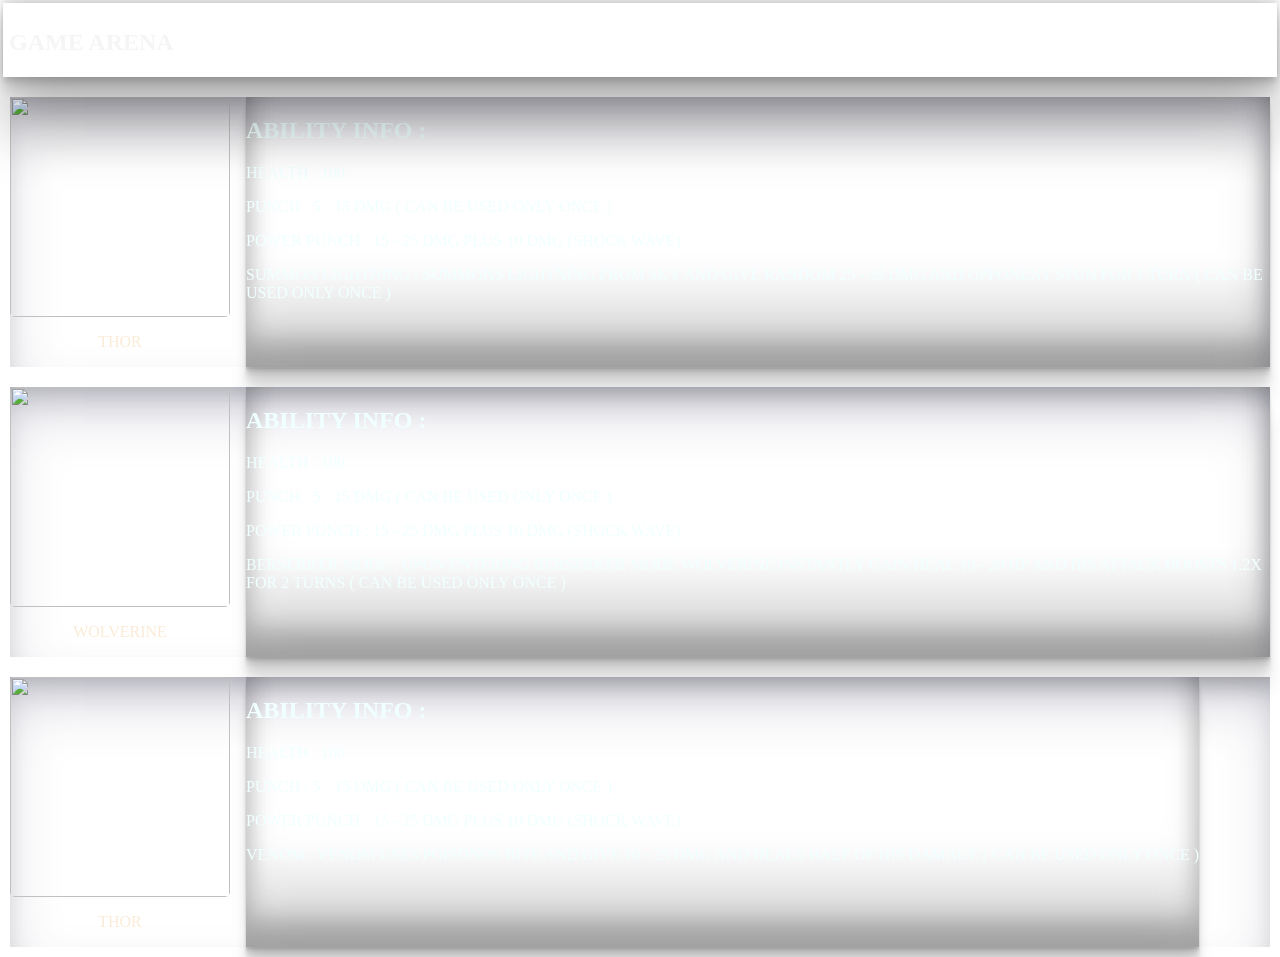
==== index1.html @ 9df8e332 "Ability info" ====
<html lang="en">

<head>
    <meta charset="UTF-8">
    <meta http-equiv="X-UA-Compatible" content="IE=edge">
    <meta name="viewport" content="width=device-width, initial-scale=1.0">
    <link rel="stylesheet" href="game12.css">
    <title>Document</title>
</head>

<body>
    <nav class="nav-bar">
        <h1>GAME ARENA</h1>
        <div class="nav-links">
            <p class="nav-link"><a href="index.html">Home</a></p>
            <p class="nav-link"><a href="index1.html">Heros</a></p>
            <p class="nav-link"><a>More</a></p>
        </div>
    </nav>

    <div class="Abilities_Info">
        <div class="Hero_Card">
            <img src="https://i.pinimg.com/1200x/f9/8b/a5/f98ba5fb08af2f270a98f37daeaafabb.jpg" alt="">
            <p>THOR</p>
        </div>
        <div class="Info">
            <h2> ABILITY INFO : </h2>
            <P> HEALTH : 100 </P>
            <p> PUNCH : 5 - 15 DMG ( CAN BE USED ONLY ONCE ) </p>
            <p> POWER PUNCH : 15 - 25 DMG PLUS 10 DMG (SHOCK WAVE) </p>
            <p> SUMMON LIGHTNING : SUMMONS LIGHTNING FROM SKY AND GIVE RANDOM 25 - 35 DMG AND OPPONENT STUN FOR 1 TURN ( CAN BE USED ONLY ONCE ) </p>
        </div>
    </div>

    <div class="Abilities_Info">
        <div class="Hero_Card">
            <img src="https://i.pinimg.com/736x/09/06/a8/0906a83b59374a33b4c7da17c35feb93.jpg" alt="">
            <p>WOLVERINE</p>
        </div>
        <div class="Info">
            <h2> ABILITY INFO : </h2>
            <P> HEALTH : 100 </P>
            <p> PUNCH : 5 - 15 DMG ( CAN BE USED ONLY ONCE ) </p>
            <p> POWER PUNCH : 15 - 25 DMG PLUS 10 DMG (SHOCK WAVE) </p>
            <p> BERSERKER MODE : UPON ENTERING BERSERKER MODE WOLVERINE INSTANTLY GAIN/HEAL 10 - 20 HP AND HIS ATTACK BOOSTS 1.2X FOR 2 TURNS ( CAN BE USED ONLY ONCE ) </p>
        </div>
    </div>

    <div class="Abilities_Info">
        <div class="Hero_Card">
            <img src="https://cdn.marvel.com/content/2x/venom_2021_1_announcement_coming_this_november.jpg" alt="">
            <p>THOR</p>
        </div>
        <div class="Info">
            <h2> ABILITY INFO : </h2>
            <P> HEALTH : 100 </P>
            <p> PUNCH : 5 - 15 DMG ( CAN BE USED ONLY ONCE ) </p>
            <p> POWER PUNCH : 15 - 25 DMG PLUS 10 DMG (SHOCK WAVE) </p>
            <p> VENOM : VENOM USES POISONOS BITE AND GIVE 10 - 25 DMG AND HEALS HALF OF HIS DAMAGE ( CAN BE USED ONLY ONCE ) </p>
        </div>
    </div>
</body>

</html>
---- game12.css ----
body{
    padding: 0;
    margin: 0;
    position: relative;
}

body::before{
    content: "";
    position: fixed;
    top: 0;
    left: 0;
    width: 100%;
    height: 100%;

    background: url("https://i.pinimg.com/736x/44/9e/4d/449e4ddf3d9b8222bbff2c77a24546cb.jpg") center/cover no-repeat;

    filter: blur(6px);
    transform: scale(1.1);

    z-index: -1;
}

.nav-bar {
    color:whitesmoke;
    display: flex;
    position: relative;
    justify-content: space-between;
    padding: 6px;
    margin: 3px;
    padding-bottom: 1px;
    box-shadow: rgba(0, 0, 0, 0.25) 0px 54px 55px, rgba(0, 0, 0, 0.12) 0px -12px 30px, rgba(0, 0, 0, 0.12) 0px 4px 6px, rgba(0, 0, 0, 0.17) 0px 12px 13px, rgba(0, 0, 0, 0.09) 0px -3px 5px;

}

.nav-links {
    display: flex;
    column-gap: 15px;
}

.nav-link a {
    text-decoration: none;
    cursor: pointer;
    color: white;
}

.nav-link a:hover {
    color: red;
}

.Abilities_Info{
    display: flex;
    margin: 10px;
    margin-top:20px;
    column-gap: 16px;
    box-shadow: rgba(50, 50, 93, 0.25) 0px 30px 60px -12px inset, rgba(0, 0, 0, 0.3) 0px 18px 36px -18px inset;
}

.Hero_Card{
    text-align: center;
    color: antiquewhite;
}

.Hero_Card img{
    height: 220px;
    width: 220px;
    border-radius: 5px;
}

.Hero_Card img:hover{
    transform: scale(0.9);
}

.Info{
    box-shadow: rgba(0, 0, 0, 0.17) 0px -23px 25px 0px inset, rgba(0, 0, 0, 0.15) 0px -36px 30px 0px inset, rgba(0, 0, 0, 0.1) 0px -79px 40px 0px inset, rgba(0, 0, 0, 0.06) 0px 2px 1px, rgba(0, 0, 0, 0.09) 0px 4px 2px, rgba(0, 0, 0, 0.09) 0px 8px 4px, rgba(0, 0, 0, 0.09) 0px 16px 8px, rgba(0, 0, 0, 0.09) 0px 32px 16px;
    color: azure;
}
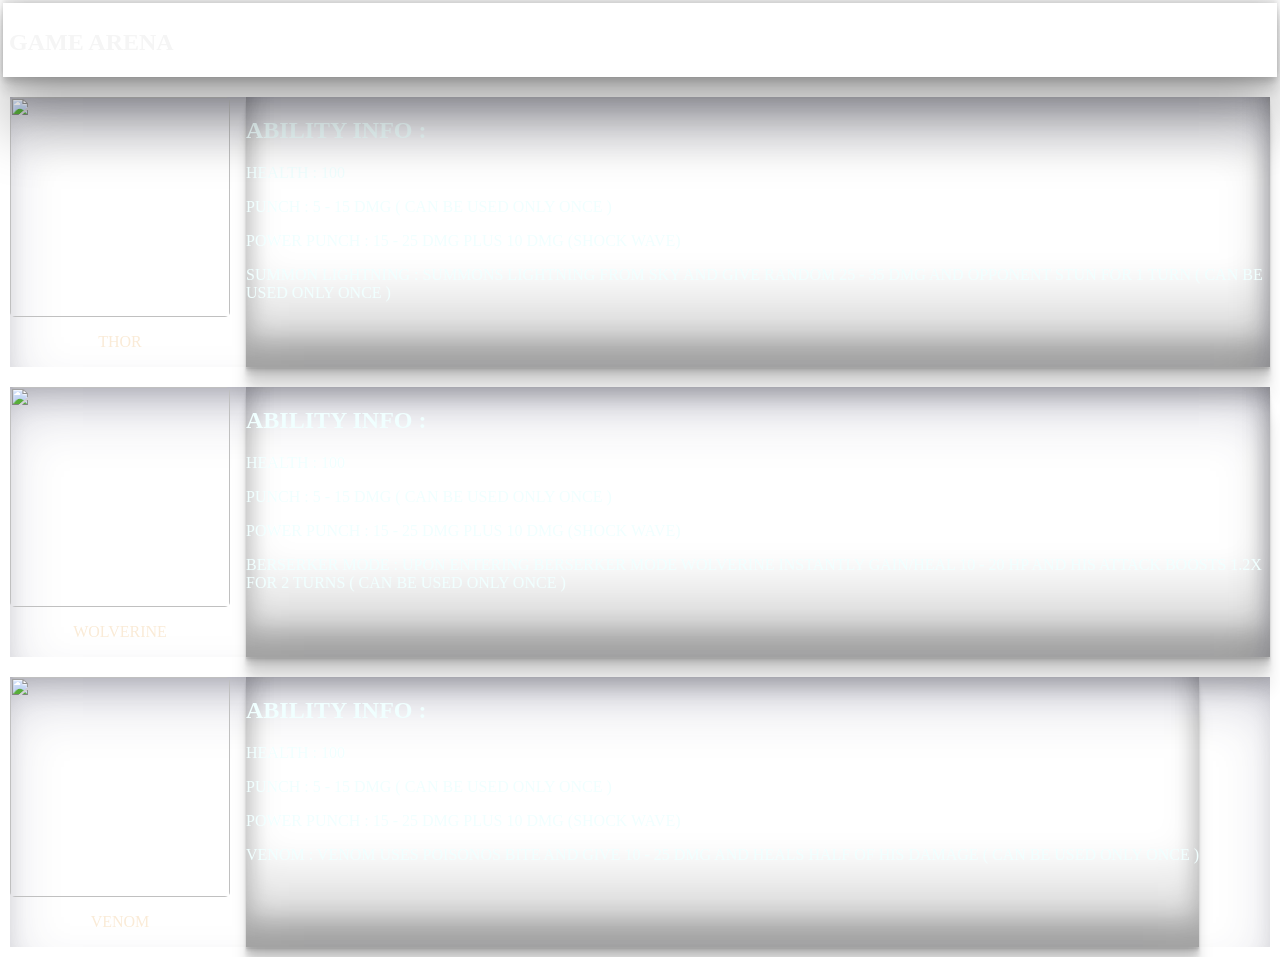
==== commit e9c0b907: "Update index1.html name change" ====
--- a/index1.html
+++ b/index1.html
@@ -49,7 +49,7 @@
     <div class="Abilities_Info">
         <div class="Hero_Card">
             <img src="https://cdn.marvel.com/content/2x/venom_2021_1_announcement_coming_this_november.jpg" alt="">
-            <p>THOR</p>
+            <p>VENOM</p>
         </div>
         <div class="Info">
             <h2> ABILITY INFO : </h2>
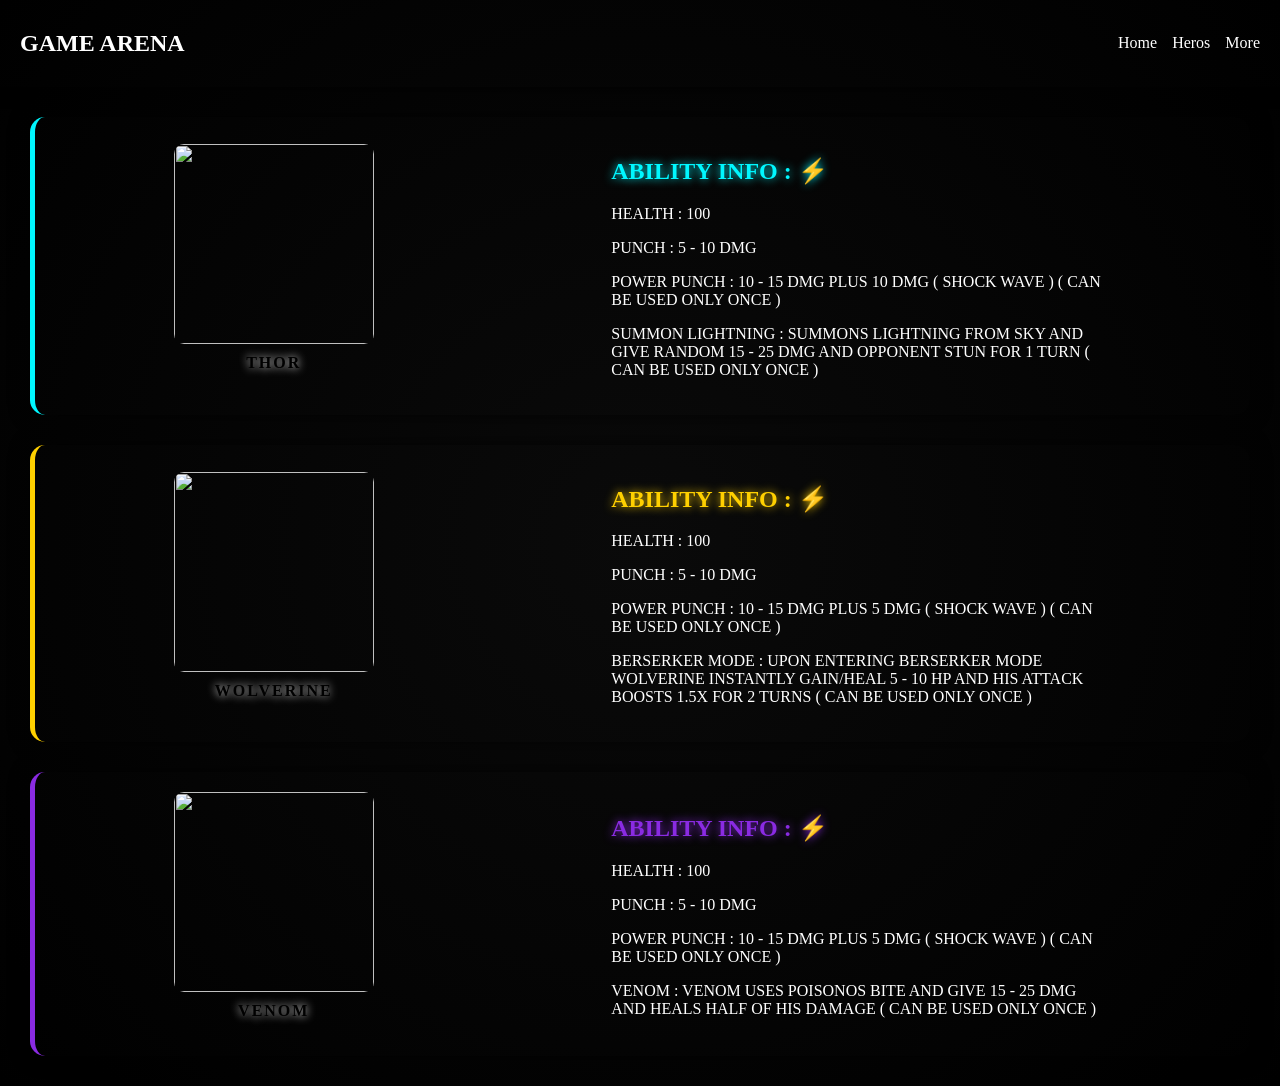
==== commit 1226aa72: "major css update ig no errors" ====
--- a/index1.html
+++ b/index1.html
@@ -23,12 +23,12 @@
             <img src="https://i.pinimg.com/1200x/f9/8b/a5/f98ba5fb08af2f270a98f37daeaafabb.jpg" alt="">
             <p>THOR</p>
         </div>
-        <div class="Info">
+        <div class="InfoT">
             <h2> ABILITY INFO : </h2>
             <P> HEALTH : 100 </P>
-            <p> PUNCH : 5 - 15 DMG ( CAN BE USED ONLY ONCE ) </p>
-            <p> POWER PUNCH : 15 - 25 DMG PLUS 10 DMG (SHOCK WAVE) </p>
-            <p> SUMMON LIGHTNING : SUMMONS LIGHTNING FROM SKY AND GIVE RANDOM 25 - 35 DMG AND OPPONENT STUN FOR 1 TURN ( CAN BE USED ONLY ONCE ) </p>
+            <p> PUNCH : 5 - 10 DMG </p>
+            <p> POWER PUNCH : 10 - 15 DMG PLUS 10 DMG ( SHOCK WAVE ) ( CAN BE USED ONLY ONCE ) </p>
+            <p> SUMMON LIGHTNING : SUMMONS LIGHTNING FROM SKY AND GIVE RANDOM 15 - 25 DMG AND OPPONENT STUN FOR 1 TURN ( CAN BE USED ONLY ONCE ) </p>
         </div>
     </div>
 
@@ -37,12 +37,12 @@
             <img src="https://i.pinimg.com/736x/09/06/a8/0906a83b59374a33b4c7da17c35feb93.jpg" alt="">
             <p>WOLVERINE</p>
         </div>
-        <div class="Info">
+        <div class="InfoW">
             <h2> ABILITY INFO : </h2>
             <P> HEALTH : 100 </P>
-            <p> PUNCH : 5 - 15 DMG ( CAN BE USED ONLY ONCE ) </p>
-            <p> POWER PUNCH : 15 - 25 DMG PLUS 10 DMG (SHOCK WAVE) </p>
-            <p> BERSERKER MODE : UPON ENTERING BERSERKER MODE WOLVERINE INSTANTLY GAIN/HEAL 10 - 20 HP AND HIS ATTACK BOOSTS 1.2X FOR 2 TURNS ( CAN BE USED ONLY ONCE ) </p>
+            <p> PUNCH : 5 - 10 DMG  </p>
+            <p> POWER PUNCH : 10 - 15 DMG PLUS 5 DMG ( SHOCK WAVE ) ( CAN BE USED ONLY ONCE ) </p>
+            <p> BERSERKER MODE : UPON ENTERING BERSERKER MODE WOLVERINE INSTANTLY GAIN/HEAL 5 - 10 HP AND HIS ATTACK BOOSTS 1.5X FOR 2 TURNS ( CAN BE USED ONLY ONCE ) </p>
         </div>
     </div>
 
@@ -51,12 +51,12 @@
             <img src="https://cdn.marvel.com/content/2x/venom_2021_1_announcement_coming_this_november.jpg" alt="">
             <p>VENOM</p>
         </div>
-        <div class="Info">
+        <div class="InfoV">
             <h2> ABILITY INFO : </h2>
             <P> HEALTH : 100 </P>
-            <p> PUNCH : 5 - 15 DMG ( CAN BE USED ONLY ONCE ) </p>
-            <p> POWER PUNCH : 15 - 25 DMG PLUS 10 DMG (SHOCK WAVE) </p>
-            <p> VENOM : VENOM USES POISONOS BITE AND GIVE 10 - 25 DMG AND HEALS HALF OF HIS DAMAGE ( CAN BE USED ONLY ONCE ) </p>
+            <p> PUNCH : 5 - 10 DMG </p>
+            <p> POWER PUNCH : 10 - 15 DMG PLUS 5 DMG ( SHOCK WAVE ) ( CAN BE USED ONLY ONCE )  </p>
+            <p> VENOM : VENOM USES POISONOS BITE AND GIVE 15 - 25 DMG AND HEALS HALF OF HIS DAMAGE ( CAN BE USED ONLY ONCE ) </p>
         </div>
     </div>
 </body>
--- a/game12.css
+++ b/game12.css
@@ -1,76 +1,160 @@
-body{
+/* RESET */
+body {
+    margin: 0;
     padding: 0;
-    margin: 0;
-    position: relative;
+    font-family:cursive;
+    background: radial-gradient(circle, #0a0a0a, #000000);
 }
 
-body::before{
+body::before {
     content: "";
+    /* Essential for pseudo-elements to render */
     position: fixed;
+    /* Keeps the background fixed in the viewport even on scroll */
     top: 0;
     left: 0;
     width: 100%;
     height: 100%;
+    background-image: url("https://i.pinimg.com/1200x/0c/6f/e8/0c6fe80e89b3810f669c88940ad9e5a1.jpg");
+    background-size: cover;
+    background-position: center;
+    background-repeat: no-repeat;
+    /* Prevents tiling */
+    filter: blur(5px);
+    /* Adjust this value (e.g., 2px, 10px) for more or less blur */
+    z-index: -2;
+    /* Puts this element behind all other content */
 
-    background: url("https://i.pinimg.com/736x/44/9e/4d/449e4ddf3d9b8222bbff2c77a24546cb.jpg") center/cover no-repeat;
-
-    filter: blur(6px);
-    transform: scale(1.1);
-
-    z-index: -1;
 }
 
+/* NAVBAR */
 .nav-bar {
-    color:whitesmoke;
+    color: white;
     display: flex;
-    position: relative;
     justify-content: space-between;
-    padding: 6px;
-    margin: 3px;
-    padding-bottom: 1px;
-    box-shadow: rgba(0, 0, 0, 0.25) 0px 54px 55px, rgba(0, 0, 0, 0.12) 0px -12px 30px, rgba(0, 0, 0, 0.12) 0px 4px 6px, rgba(0, 0, 0, 0.17) 0px 12px 13px, rgba(0, 0, 0, 0.09) 0px -3px 5px;
-
+    align-items: center;
+    padding: 10px 20px;
+    /* background: #111; */
+    box-shadow: 0 0 15px black;
 }
 
 .nav-links {
     display: flex;
-    column-gap: 15px;
+    gap: 15px;
 }
 
 .nav-link a {
     text-decoration: none;
+    color: white;
     cursor: pointer;
-    color: white;
 }
 
 .nav-link a:hover {
     color: red;
 }
 
-.Abilities_Info{
+/* HERO CARD SECTION */
+.Abilities_Info {
     display: flex;
-    margin: 10px;
-    margin-top:20px;
-    column-gap: 16px;
-    box-shadow: rgba(50, 50, 93, 0.25) 0px 30px 60px -12px inset, rgba(0, 0, 0, 0.3) 0px 18px 36px -18px inset;
+    align-items: center;
+    justify-content: space-around;
+    margin: 30px;
+    padding: 20px;
+    border-radius: 15px;
+    /* background: linear-gradient(135deg, #1e1e1e, #2c2c2c); */
+    color: white;
+    box-shadow: 0 0 20px rgba(0,0,0,0.7);
+    transition: transform 0.3s ease;
 }
 
-.Hero_Card{
-    text-align: center;
-    color: antiquewhite;
+.Abilities_Info:hover {
+    transform: scale(1.03);
 }
 
-.Hero_Card img{
-    height: 220px;
-    width: 220px;
-    border-radius: 5px;
+/* HERO IMAGE */
+.Hero_Card {
+    text-align: center;
 }
 
-.Hero_Card img:hover{
-    transform: scale(0.9);
+.Hero_Card img {
+    width: 200px;
+    height: 200px;
+    border-radius: 10px;
+    transition: 0.3s;
 }
 
-.Info{
-    box-shadow: rgba(0, 0, 0, 0.17) 0px -23px 25px 0px inset, rgba(0, 0, 0, 0.15) 0px -36px 30px 0px inset, rgba(0, 0, 0, 0.1) 0px -79px 40px 0px inset, rgba(0, 0, 0, 0.06) 0px 2px 1px, rgba(0, 0, 0, 0.09) 0px 4px 2px, rgba(0, 0, 0, 0.09) 0px 8px 4px, rgba(0, 0, 0, 0.09) 0px 16px 8px, rgba(0, 0, 0, 0.09) 0px 32px 16px;
-    color: azure;
+.Hero_Card img:hover {
+    transform: scale(1.05);
+    box-shadow: 0 0 25px cyan;
+}
+
+.Hero_Card p {
+    color:black; 
+    margin-top: 10px;
+    text-shadow: 0 0 10px white;
+    font-weight: bold;
+    letter-spacing: 2px;
+}
+
+/* INFO SECTION */
+.InfoT {
+    max-width: 500px;
+}
+
+.InfoW {
+    max-width: 500px;
+}
+
+.InfoV {
+    max-width: 500px;
+}
+
+.InfoT h2 {
+    color: #00f7ff;
+    text-shadow: 0 0 10px #00f7ff;
+}
+.InfoW h2 {
+    color: #ffd000;
+    text-shadow: 0 0 10px #ffd000;
+}
+.InfoV h2 {
+    color: #8a2be2;
+    text-shadow: 0 0 10px #8a2be2;
+}
+
+/* HERO COLORS */
+.Abilities_Info:nth-child(2) {
+    border-left: 5px solid #00f7ff; /* THOR */
+}
+
+.Abilities_Info:nth-child(3) {
+    border-left: 5px solid #ffd000; /* WOLVERINE */
+}
+
+.Abilities_Info:nth-child(4) {
+    border-left: 5px solid #8a2be2; /* VENOM */
+}
+
+/* EXTRA GLOW TEXT */
+.InfoT h2::after {
+    content: " ⚡";
+}
+.InfoW h2::after {
+    content: " ⚡";
+}
+.InfoV h2::after {
+    content: " ⚡";
+}
+
+/* RESPONSIVE */
+@media (max-width: 768px) {
+    .Abilities_Info {
+        flex-direction: column;
+        text-align: center;
+    }
+
+    .Hero_Card img {
+        width: 150px;
+        height: 150px;
+    }
 }
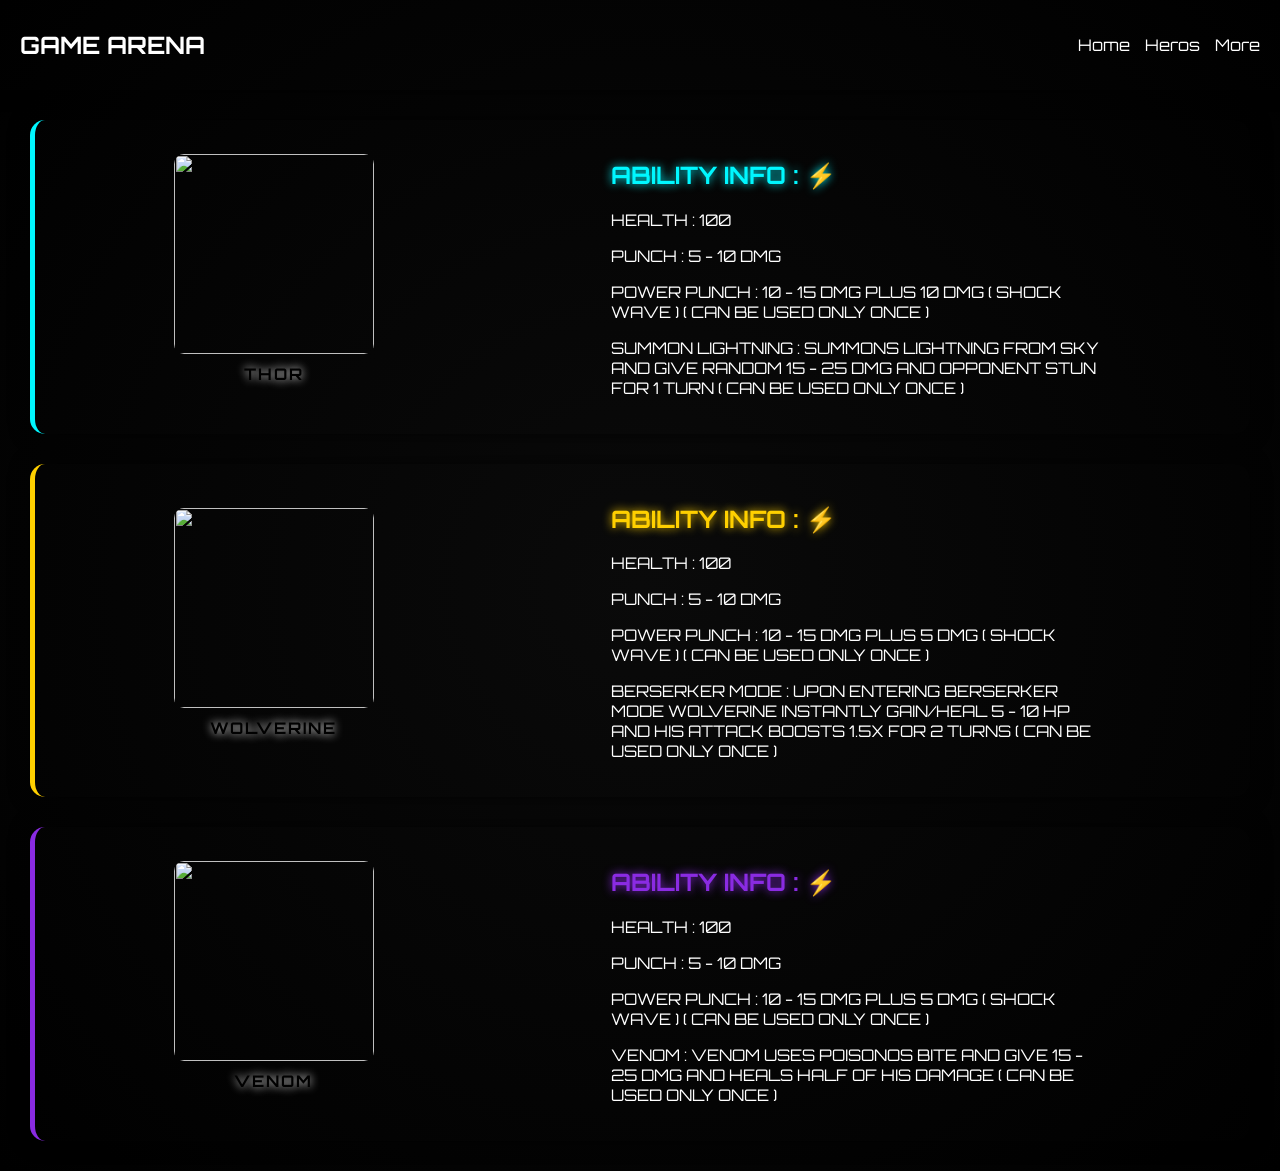
==== commit 2e4eeca5: "puxhhh" ====
--- a/index1.html
+++ b/index1.html
@@ -4,6 +4,7 @@
     <meta charset="UTF-8">
     <meta http-equiv="X-UA-Compatible" content="IE=edge">
     <meta name="viewport" content="width=device-width, initial-scale=1.0">
+    <link href="https://fonts.googleapis.com/css2?family=Orbitron:wght@400;600&display=swap" rel="stylesheet">
     <link rel="stylesheet" href="game12.css">
     <title>Document</title>
 </head>
--- a/game12.css
+++ b/game12.css
@@ -2,7 +2,7 @@
 body {
     margin: 0;
     padding: 0;
-    font-family:cursive;
+    font-family: 'Orbitron', sans-serif;
     background: radial-gradient(circle, #0a0a0a, #000000);
 }
 
